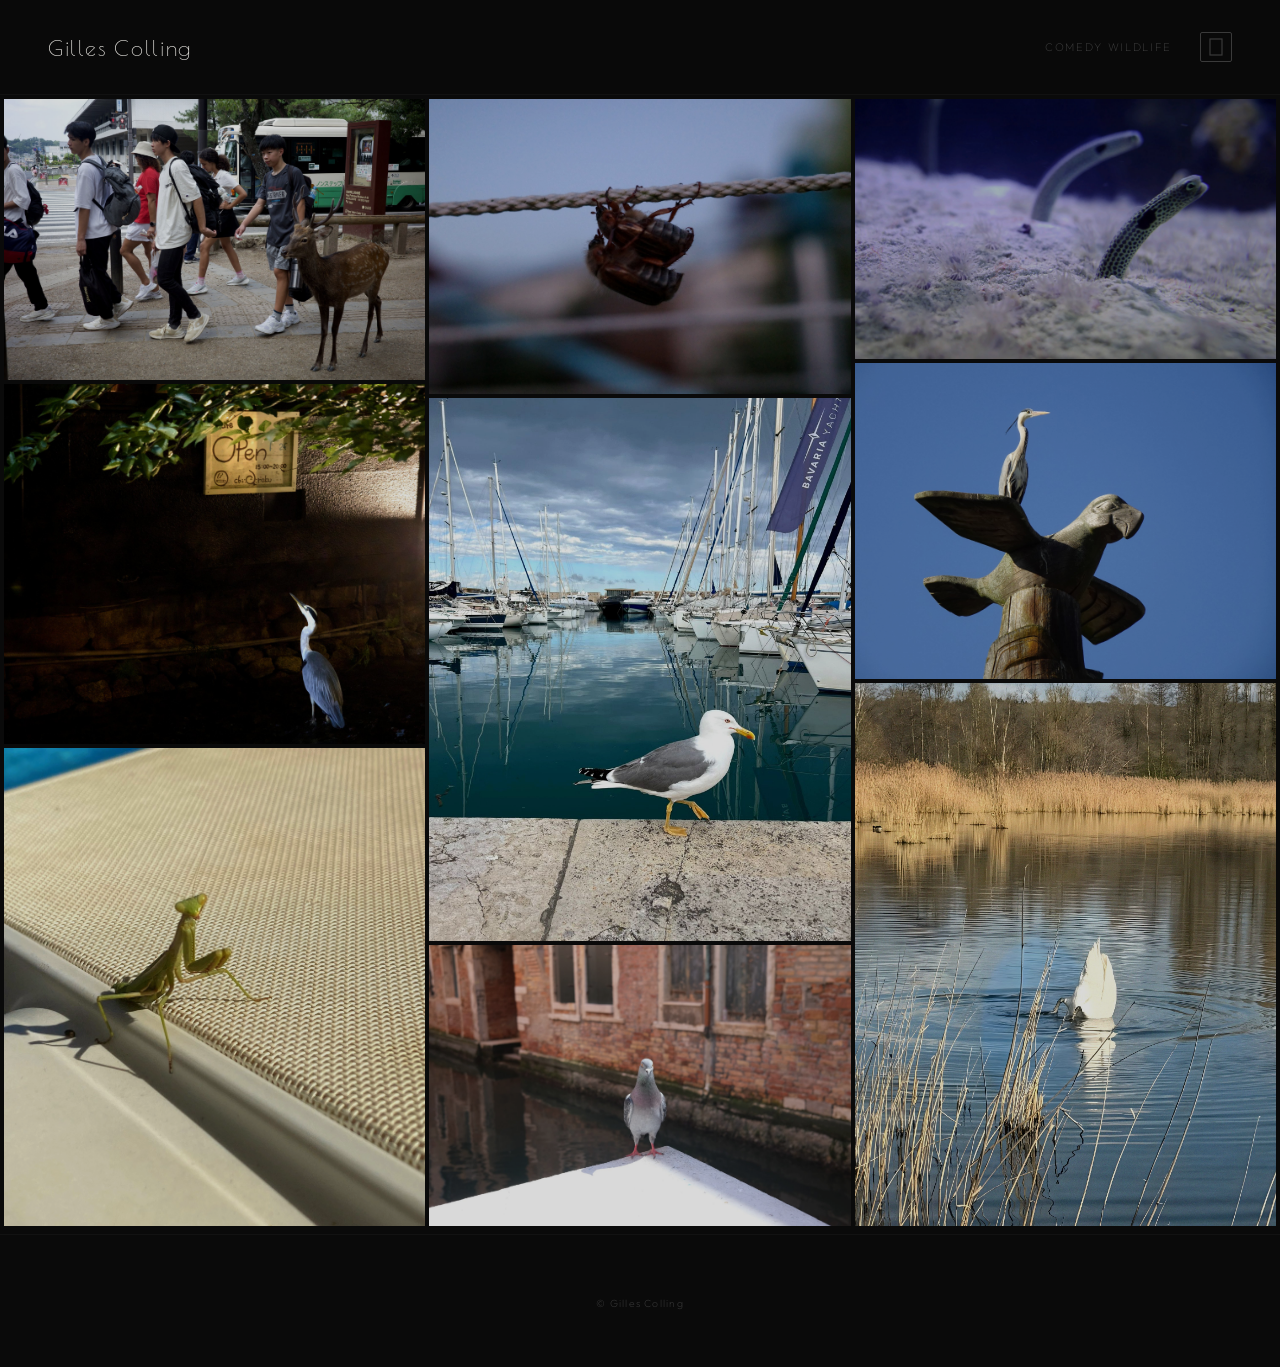
==== comedy-wildlife.html @ 1c5536c6 "Gallery v8: landing page + project page architecture, Poiret One wordmark - Split into landing page " ====
<!DOCTYPE html>
<html lang="en">
<head>
  <meta charset="UTF-8">
  <meta name="viewport" content="width=device-width, initial-scale=1.0">
  <title>Comedy Wildlife — Gilles Colling</title>
  <meta name="description" content="Comedy Wildlife photography by Gilles Colling.">
  <link rel="preconnect" href="https://fonts.googleapis.com">
  <link rel="preconnect" href="https://fonts.gstatic.com" crossorigin>
  <link href="https://fonts.googleapis.com/css2?family=Poiret+One&family=Outfit:wght@200;300&display=swap" rel="stylesheet">
  <link rel="stylesheet" href="style.css">
</head>
<body>

  <header class="header">
    <a class="wordmark" href="/">Gilles Colling</a>
    <div class="header-right">
      <span class="header-project">Comedy Wildlife</span>
      <button class="view-toggle" id="viewToggle" aria-label="Toggle view">
        <svg class="icon-grid" width="18" height="18" viewBox="0 0 18 18" fill="none" stroke="currentColor" stroke-width="1.2">
          <rect x="1" y="1" width="7" height="7"/><rect x="10" y="1" width="7" height="7"/>
          <rect x="1" y="10" width="7" height="7"/><rect x="10" y="10" width="7" height="7"/>
        </svg>
        <svg class="icon-col" width="18" height="18" viewBox="0 0 18 18" fill="none" stroke="currentColor" stroke-width="1.2">
          <rect x="3" y="1" width="12" height="16"/>
        </svg>
      </button>
    </div>
  </header>

  <!--
    Balanced column order (CSS columns fill top-to-bottom):
    Col 1: deer(0.666) + heron_open(0.856) + mantis(1.133) = 2.655
    Col 2: beetles(0.700) + seagull(1.290) + pigeon(0.666) = 2.656
    Col 3: eels(0.617) + heron_totem(0.750) + swan(1.289) = 2.656
  -->
  <main class="gallery" id="gallery">

    <!-- Col 1 -->
    <article class="gallery-item" data-title="The Commuter">
      <img src="photos/comedy-wildlife/deer_commute.jpg" alt="Deer walking with pedestrians at a crosswalk" loading="lazy">
      <figcaption class="col-caption">The Commuter</figcaption>
    </article>

    <article class="gallery-item" data-title="Open">
      <img src="photos/comedy-wildlife/heron_open_sign.jpg" alt="Heron standing under an Open sign" loading="lazy">
      <figcaption class="col-caption">Open</figcaption>
    </article>

    <article class="gallery-item" data-title="Poolside">
      <img src="photos/comedy-wildlife/mantis_lounger.jpg" alt="Praying mantis on a pool lounger" loading="lazy">
      <figcaption class="col-caption">Poolside</figcaption>
    </article>

    <!-- Col 2 -->
    <article class="gallery-item col-break" data-title="Beetles on the Line">
      <img src="photos/comedy-wildlife/beetles_clothesline.jpg" alt="Beetles hanging from a clothesline" loading="lazy">
      <figcaption class="col-caption">Beetles on the Line</figcaption>
    </article>

    <article class="gallery-item" data-title="Harbour Master">
      <img src="photos/comedy-wildlife/seagull_marina.jpg" alt="Seagull at a marina" loading="lazy">
      <figcaption class="col-caption">Harbour Master</figcaption>
    </article>

    <article class="gallery-item" data-title="The Venetian">
      <img src="photos/comedy-wildlife/pigeon_venice.jpg" alt="Pigeon standing on a ledge overlooking a Venice canal" loading="lazy">
      <figcaption class="col-caption">The Venetian</figcaption>
    </article>

    <!-- Col 3 -->
    <article class="gallery-item col-break" data-title="Peek">
      <img src="photos/comedy-wildlife/garden_eels_peek.jpg" alt="Garden eels peeking from the sand" loading="lazy">
      <figcaption class="col-caption">Peek</figcaption>
    </article>

    <article class="gallery-item" data-title="King of the Hill">
      <img src="photos/comedy-wildlife/heron_totem.jpg" alt="Heron perched on a wooden totem pole sculpture" loading="lazy">
      <figcaption class="col-caption">King of the Hill</figcaption>
    </article>

    <article class="gallery-item" data-title="Bottoms Up">
      <img src="photos/comedy-wildlife/swan_bottoms_up.jpg" alt="Swan diving head-first into a lake" loading="lazy">
      <figcaption class="col-caption">Bottoms Up</figcaption>
    </article>

  </main>

  <!-- Lightbox -->
  <div class="lightbox" id="lightbox">
    <span class="lightbox-counter"></span>
    <button class="lightbox-close" aria-label="Close">&times;</button>
    <button class="lightbox-nav lightbox-prev" aria-label="Previous">
      <svg width="32" height="32" viewBox="0 0 24 24" fill="none" stroke="currentColor" stroke-width="1.5"><path d="M15 18l-6-6 6-6"/></svg>
    </button>
    <button class="lightbox-nav lightbox-next" aria-label="Next">
      <svg width="32" height="32" viewBox="0 0 24 24" fill="none" stroke="currentColor" stroke-width="1.5"><path d="M9 18l6-6-6-6"/></svg>
    </button>
    <img class="lightbox-img" src="" alt="">
    <div class="lightbox-caption">
      <div class="lightbox-caption-title"></div>
    </div>
  </div>

  <footer class="footer">
    <span class="footer-text">&copy; Gilles Colling</span>
  </footer>

  <script src="gallery.js"></script>
</body>
</html>
---- style.css ----
/* ========================================
   Gilles Colling — Gallery v8
   CSS columns masonry, balanced order
   + column view toggle
   ======================================== */

@import url('https://fonts.googleapis.com/css2?family=Poiret+One&family=Outfit:wght@200;300&display=swap');

:root {
  --bg:          #0a0a0a;
  --text:        #999;
  --text-dim:    #3a3a3a;
  --text-bright: #e8e6e1;
  --wordmark:    'Poiret One', sans-serif;
  --sans:        'Outfit', 'Helvetica Neue', sans-serif;
  --ease:        cubic-bezier(0.22, 1, 0.36, 1);
  --gap:         4px;
}

*, *::before, *::after { margin: 0; padding: 0; box-sizing: border-box; }

html {
  font-size: 16px;
  scroll-behavior: smooth;
  -webkit-font-smoothing: antialiased;
}

body {
  background: var(--bg);
  color: var(--text);
  font-family: var(--sans);
  font-weight: 200;
  overflow-x: hidden;
}

/* ===== HEADER ===== */
.header {
  display: flex;
  align-items: center;
  justify-content: space-between;
  padding: 2rem clamp(1.5rem, 4vw, 3rem);
  position: sticky;
  top: 0;
  z-index: 100;
  background: rgba(10, 10, 10, 0.92);
  backdrop-filter: blur(24px) saturate(1.2);
  -webkit-backdrop-filter: blur(24px) saturate(1.2);
  border-bottom: 1px solid rgba(255, 255, 255, 0.03);
}

.wordmark {
  font-family: var(--wordmark);
  font-size: 1.35rem;
  color: var(--text-bright);
  text-decoration: none;
  letter-spacing: 0.08em;
}

.header-right {
  display: flex;
  align-items: center;
  gap: 1.8rem;
}

.header-project {
  font-family: var(--sans);
  font-weight: 200;
  font-size: 0.7rem;
  color: var(--text-dim);
  letter-spacing: 0.15em;
  text-transform: uppercase;
}

.view-toggle {
  background: none;
  border: 1px solid var(--text-dim);
  border-radius: 2px;
  padding: 5px 6px;
  cursor: pointer;
  color: var(--text-dim);
  display: flex;
  align-items: center;
  justify-content: center;
  transition: color 0.3s, border-color 0.3s;
  line-height: 0;
}

.view-toggle:hover {
  color: var(--text);
  border-color: var(--text);
}

/* Icon toggle */
.icon-col { display: none; }
.icon-grid { display: block; }

body.view-col .icon-col { display: none; }
body.view-col .icon-grid { display: block; }

body:not(.view-col) .icon-col { display: block; }
body:not(.view-col) .icon-grid { display: none; }


/* ===== GALLERY — CSS COLUMNS MASONRY ===== */
/*
  Image order in HTML is column-first (CSS columns fill top-to-bottom):
  Items 1-3 → Col 1: deer(0.666) + heron_open(0.856) + mantis(1.133) = 2.655
  Items 4-6 → Col 2: beetles(0.700) + seagull(1.290) + pigeon(0.666) = 2.656
  Items 7-9 → Col 3: eels(0.617) + heron_totem(0.750) + swan(1.289) = 2.656
*/

.gallery {
  columns: 3;
  column-gap: var(--gap);
  padding: var(--gap);
}

.gallery-item {
  break-inside: avoid;
  position: relative;
  overflow: hidden;
  cursor: pointer;
  display: block;
  margin-bottom: var(--gap);
  line-height: 0;
}

/* Force column breaks so items 4 and 7 start new columns */
.gallery-item.col-break {
  break-before: column;
}

.gallery-item img {
  display: block;
  width: 100%;
  height: auto;
  transition: transform 0.7s var(--ease), filter 0.5s var(--ease);
  filter: brightness(0.85);
}

.gallery-item:hover img {
  transform: scale(1.03);
  filter: brightness(1);
}

/* Title overlay on hover */
.gallery-item::after {
  content: attr(data-title);
  position: absolute;
  bottom: 0;
  left: 0;
  right: 0;
  padding: 1.5rem 1rem 1rem;
  background: linear-gradient(transparent, rgba(0, 0, 0, 0.7));
  font-family: var(--sans);
  font-weight: 200;
  font-size: 0.72rem;
  color: rgba(255, 255, 255, 0.8);
  letter-spacing: 0.1em;
  text-transform: uppercase;
  opacity: 0;
  transition: opacity 0.4s var(--ease);
  line-height: 1;
  pointer-events: none;
}

.gallery-item:hover::after {
  opacity: 1;
}

/* Column caption — hidden in grid mode */
.col-caption {
  display: none;
}

/* Scroll reveal */
.gallery-item {
  opacity: 0;
  transform: translateY(20px);
  transition: opacity 0.6s var(--ease), transform 0.6s var(--ease);
}

.gallery-item.visible {
  opacity: 1;
  transform: translateY(0);
}


/* ===== COLUMN MODE ===== */
body.view-col .gallery {
  columns: unset;
  display: block;
  max-width: 1000px;
  margin: 0 auto;
  padding: 2rem clamp(1.5rem, 5vw, 6rem);
}

body.view-col .gallery-item {
  margin-bottom: 6vh;
  overflow: visible;
}

body.view-col .gallery-item.col-break {
  break-before: auto;
}

body.view-col .gallery-item img {
  filter: brightness(0.92);
}

body.view-col .gallery-item:hover img {
  transform: none;
  filter: brightness(1);
}

body.view-col .gallery-item::after {
  display: none;
}

body.view-col .col-caption {
  display: block;
  font-family: var(--sans);
  font-weight: 200;
  font-size: 0.72rem;
  color: var(--text-dim);
  letter-spacing: 0.1em;
  text-transform: uppercase;
  margin-top: 1rem;
  text-align: right;
  line-height: 1.4;
  transition: color 0.4s;
}

body.view-col .gallery-item:hover .col-caption {
  color: var(--text);
}


/* ===== LIGHTBOX ===== */
.lightbox {
  position: fixed;
  inset: 0;
  z-index: 1000;
  background: rgba(0, 0, 0, 0.97);
  display: flex;
  align-items: center;
  justify-content: center;
  opacity: 0;
  pointer-events: none;
  transition: opacity 0.35s var(--ease);
}

.lightbox.open {
  opacity: 1;
  pointer-events: all;
}

.lightbox-img {
  max-width: 92vw;
  max-height: 85vh;
  object-fit: contain;
  transition: transform 0.4s var(--ease), opacity 0.3s;
  transform: scale(0.96);
  opacity: 0;
}

.lightbox.open .lightbox-img {
  transform: scale(1);
  opacity: 1;
}

.lightbox-close {
  position: absolute;
  top: 1.5rem;
  right: 2rem;
  background: none;
  border: none;
  color: var(--text-dim);
  font-size: 1.8rem;
  cursor: pointer;
  transition: color 0.3s;
  font-weight: 200;
  z-index: 2;
  line-height: 1;
}

.lightbox-close:hover { color: var(--text-bright); }

.lightbox-nav {
  position: absolute;
  top: 50%;
  transform: translateY(-50%);
  background: none;
  border: none;
  color: var(--text-dim);
  cursor: pointer;
  padding: 2rem;
  transition: color 0.3s;
  z-index: 2;
}

.lightbox-nav:hover { color: var(--text-bright); }

.lightbox-prev { left: 0.5rem; }
.lightbox-next { right: 0.5rem; }

.lightbox-counter {
  position: absolute;
  top: 1.8rem;
  left: 2rem;
  font-size: 0.7rem;
  color: var(--text-dim);
  letter-spacing: 0.1em;
  font-weight: 200;
}

.lightbox-caption {
  position: absolute;
  bottom: 2rem;
  left: 50%;
  transform: translateX(-50%);
  text-align: center;
  white-space: nowrap;
}

.lightbox-caption-title {
  font-family: var(--sans);
  font-weight: 200;
  font-size: 0.75rem;
  color: var(--text);
  letter-spacing: 0.1em;
  text-transform: uppercase;
}

/* ===== LANDING PAGE ===== */
.landing {
  min-height: 100vh;
  display: flex;
  flex-direction: column;
  align-items: center;
  justify-content: center;
  padding: 6rem 2rem 4rem;
}

.landing-intro {
  text-align: center;
  margin-bottom: 4rem;
}

.landing-name {
  font-family: var(--wordmark);
  font-weight: 400;
  font-size: clamp(2.5rem, 5vw, 4rem);
  color: var(--text-bright);
  letter-spacing: 0.08em;
  margin-bottom: 0.6rem;
}

.landing-sub {
  font-family: var(--sans);
  font-weight: 200;
  font-size: 0.75rem;
  color: var(--text-dim);
  letter-spacing: 0.2em;
  text-transform: uppercase;
}

.landing-feature {
  display: block;
  max-width: 720px;
  width: 100%;
  line-height: 0;
  overflow: hidden;
}

.landing-feature img {
  display: block;
  width: 100%;
  height: auto;
  filter: brightness(0.88);
  transition: filter 0.5s var(--ease), transform 0.7s var(--ease);
}

.landing-feature:hover img {
  filter: brightness(1);
  transform: scale(1.02);
}

.landing-project {
  display: flex;
  align-items: center;
  gap: 1.2rem;
  margin-top: 3rem;
  text-decoration: none;
  padding: 1rem 0;
  transition: color 0.3s;
}

.landing-project-name {
  font-family: var(--wordmark);
  font-size: 1.1rem;
  color: var(--text);
  letter-spacing: 0.06em;
}

.landing-project-count {
  font-family: var(--sans);
  font-weight: 200;
  font-size: 0.65rem;
  color: var(--text-dim);
  letter-spacing: 0.12em;
  text-transform: uppercase;
}

.landing-project-arrow {
  font-size: 1.2rem;
  color: var(--text-dim);
  transition: transform 0.3s var(--ease), color 0.3s;
}

.landing-project:hover .landing-project-name {
  color: var(--text-bright);
}

.landing-project:hover .landing-project-arrow {
  transform: translateX(4px);
  color: var(--text);
}


/* ===== FOOTER ===== */
.footer {
  padding: 3.5rem 0;
  text-align: center;
  border-top: 1px solid rgba(255, 255, 255, 0.03);
}

.footer-text {
  font-size: 0.65rem;
  color: var(--text-dim);
  letter-spacing: 0.12em;
  font-weight: 200;
}

/* ===== RESPONSIVE ===== */
@media (max-width: 768px) {
  .gallery { columns: 2; }
  .gallery-item.col-break { break-before: auto; }
  .header { padding: 1.5rem; }
  .wordmark { font-size: 1.1rem; }
  .header-project { display: none; }
}

@media (max-width: 480px) {
  .gallery { columns: 1; }
  .lightbox-nav { display: none; }
}
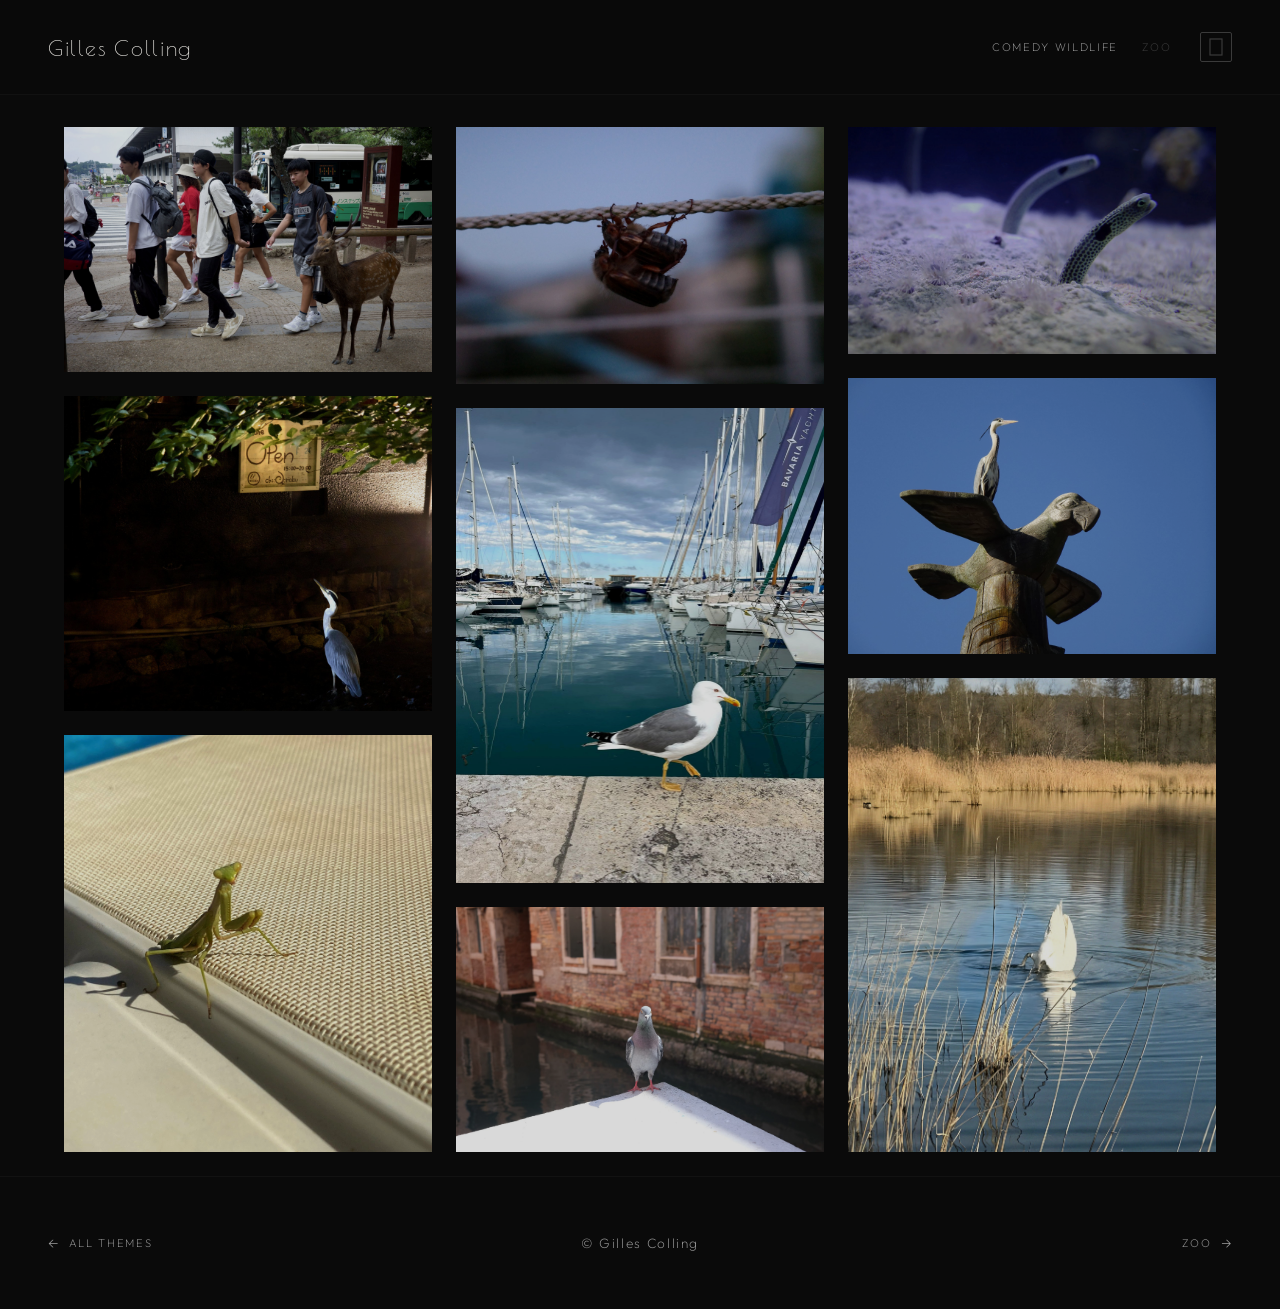
==== commit 9f79a895: "Viewport-fit landing, gallery spacing, hub page, readable footer - Landing page fits browser height " ====
--- a/comedy-wildlife.html
+++ b/comedy-wildlife.html
@@ -13,9 +13,12 @@
 <body>
 
   <header class="header">
-    <a class="wordmark" href="/">Gilles Colling</a>
+    <a class="wordmark" href="hub.html">Gilles Colling</a>
     <div class="header-right">
-      <span class="header-project">Comedy Wildlife</span>
+      <nav class="header-nav">
+        <span class="header-project active">Comedy Wildlife</span>
+        <a class="header-project" href="zoo.html">Zoo</a>
+      </nav>
       <button class="view-toggle" id="viewToggle" aria-label="Toggle view">
         <svg class="icon-grid" width="18" height="18" viewBox="0 0 18 18" fill="none" stroke="currentColor" stroke-width="1.2">
           <rect x="1" y="1" width="7" height="7"/><rect x="10" y="1" width="7" height="7"/>
@@ -103,7 +106,17 @@
   </div>
 
   <footer class="footer">
-    <span class="footer-text">&copy; Gilles Colling</span>
+    <nav class="footer-nav">
+      <a class="footer-nav-link" href="hub.html">
+        <span class="footer-nav-arrow">&larr;</span>
+        <span class="footer-nav-text">All Themes</span>
+      </a>
+      <span class="footer-text">&copy; Gilles Colling</span>
+      <a class="footer-nav-link" href="zoo.html">
+        <span class="footer-nav-text">Zoo</span>
+        <span class="footer-nav-arrow">&rarr;</span>
+      </a>
+    </nav>
   </footer>
 
   <script src="gallery.js"></script>
--- a/style.css
+++ b/style.css
@@ -62,6 +62,12 @@
   gap: 1.8rem;
 }
 
+.header-nav {
+  display: flex;
+  align-items: center;
+  gap: 1.5rem;
+}
+
 .header-project {
   font-family: var(--sans);
   font-weight: 200;
@@ -69,6 +75,16 @@
   color: var(--text-dim);
   letter-spacing: 0.15em;
   text-transform: uppercase;
+  text-decoration: none;
+  transition: color 0.3s;
+}
+
+a.header-project:hover {
+  color: var(--text);
+}
+
+.header-project.active {
+  color: var(--text);
 }
 
 .view-toggle {
@@ -111,8 +127,8 @@
 
 .gallery {
   columns: 3;
-  column-gap: var(--gap);
-  padding: var(--gap);
+  column-gap: 1.5rem;
+  padding: 2rem clamp(2rem, 5vw, 4rem) 0;
 }
 
 .gallery-item {
@@ -121,7 +137,7 @@
   overflow: hidden;
   cursor: pointer;
   display: block;
-  margin-bottom: var(--gap);
+  margin-bottom: 1.5rem;
   line-height: 0;
 }
 
@@ -333,18 +349,31 @@
 }
 
 /* ===== LANDING PAGE ===== */
+.page-landing { overflow: hidden; }
+
+.page-landing .footer {
+  position: fixed;
+  bottom: 0;
+  left: 0;
+  right: 0;
+  padding: 1.5rem;
+  border-top: none;
+}
+
 .landing {
-  min-height: 100vh;
+  height: 100vh;
   display: flex;
   flex-direction: column;
   align-items: center;
   justify-content: center;
-  padding: 6rem 2rem 4rem;
+  padding: 3rem 2rem 4rem;
+  gap: 0;
 }
 
 .landing-intro {
   text-align: center;
-  margin-bottom: 4rem;
+  margin-bottom: 2.5rem;
+  flex-shrink: 0;
 }
 
 .landing-name {
@@ -371,12 +400,15 @@
   width: 100%;
   line-height: 0;
   overflow: hidden;
+  flex: 1 1 0;
+  min-height: 0;
 }
 
 .landing-feature img {
   display: block;
   width: 100%;
-  height: auto;
+  height: 100%;
+  object-fit: contain;
   filter: brightness(0.88);
   transition: filter 0.5s var(--ease), transform 0.7s var(--ease);
 }
@@ -390,10 +422,11 @@
   display: flex;
   align-items: center;
   gap: 1.2rem;
-  margin-top: 3rem;
+  margin-top: 2rem;
   text-decoration: none;
   padding: 1rem 0;
   transition: color 0.3s;
+  flex-shrink: 0;
 }
 
 .landing-project-name {
@@ -428,18 +461,137 @@
 }
 
 
+/* ===== HUB PAGE ===== */
+.hub {
+  display: grid;
+  grid-template-columns: 1fr 1fr;
+  gap: 2rem;
+  max-width: 900px;
+  margin: 0 auto;
+  padding: 6rem clamp(2rem, 6vw, 5rem);
+  min-height: calc(100vh - 10rem);
+  align-content: center;
+}
+
+.hub-theme {
+  display: block;
+  text-decoration: none;
+  overflow: hidden;
+}
+
+.hub-theme-img {
+  overflow: hidden;
+  line-height: 0;
+}
+
+.hub-theme-img img {
+  display: block;
+  width: 100%;
+  aspect-ratio: 4 / 3;
+  object-fit: cover;
+  filter: brightness(0.82);
+  transition: filter 0.5s var(--ease), transform 0.7s var(--ease);
+}
+
+.hub-theme:hover .hub-theme-img img {
+  filter: brightness(1);
+  transform: scale(1.03);
+}
+
+.hub-theme-name {
+  display: block;
+  font-family: var(--wordmark);
+  font-size: 1.1rem;
+  color: var(--text);
+  letter-spacing: 0.06em;
+  padding: 1rem 0.8rem 0.3rem;
+  transition: color 0.3s;
+}
+
+.hub-theme-count {
+  display: block;
+  font-family: var(--sans);
+  font-weight: 200;
+  font-size: 0.65rem;
+  color: var(--text-dim);
+  letter-spacing: 0.12em;
+  text-transform: uppercase;
+  padding: 0 0.8rem 1rem;
+}
+
+.hub-theme:hover .hub-theme-name {
+  color: var(--text-bright);
+}
+
+@media (max-width: 480px) {
+  .hub { grid-template-columns: 1fr; }
+}
+
+
 /* ===== FOOTER ===== */
 .footer {
-  padding: 3.5rem 0;
+  padding: 3.5rem clamp(1.5rem, 4vw, 3rem);
   text-align: center;
   border-top: 1px solid rgba(255, 255, 255, 0.03);
 }
 
 .footer-text {
-  font-size: 0.65rem;
-  color: var(--text-dim);
+  font-size: 0.85rem;
+  color: var(--text);
   letter-spacing: 0.12em;
   font-weight: 200;
+}
+
+.footer-nav {
+  display: flex;
+  justify-content: space-between;
+  align-items: center;
+}
+
+.footer-nav .footer-text {
+  flex: 1;
+  text-align: center;
+}
+
+.footer-nav-link {
+  display: flex;
+  align-items: center;
+  gap: 0.6rem;
+  text-decoration: none;
+  flex: 1;
+}
+
+.footer-nav-link:last-child {
+  justify-content: flex-end;
+}
+
+.footer-nav-text {
+  font-family: var(--sans);
+  font-weight: 200;
+  font-size: 0.7rem;
+  color: var(--text);
+  letter-spacing: 0.15em;
+  text-transform: uppercase;
+  transition: color 0.3s;
+}
+
+.footer-nav-arrow {
+  font-size: 1rem;
+  color: var(--text);
+  transition: transform 0.3s var(--ease), color 0.3s;
+}
+
+.footer-nav-link:hover .footer-nav-text,
+.footer-nav-link:hover .footer-nav-arrow {
+  color: var(--text);
+}
+
+.footer-nav-link:first-child:hover .footer-nav-arrow {
+  transform: translateX(-4px);
+}
+
+.footer-nav-link:last-child:hover .footer-nav-arrow {
+  transform: translateX(4px);
 }
 
 /* ===== RESPONSIVE ===== */
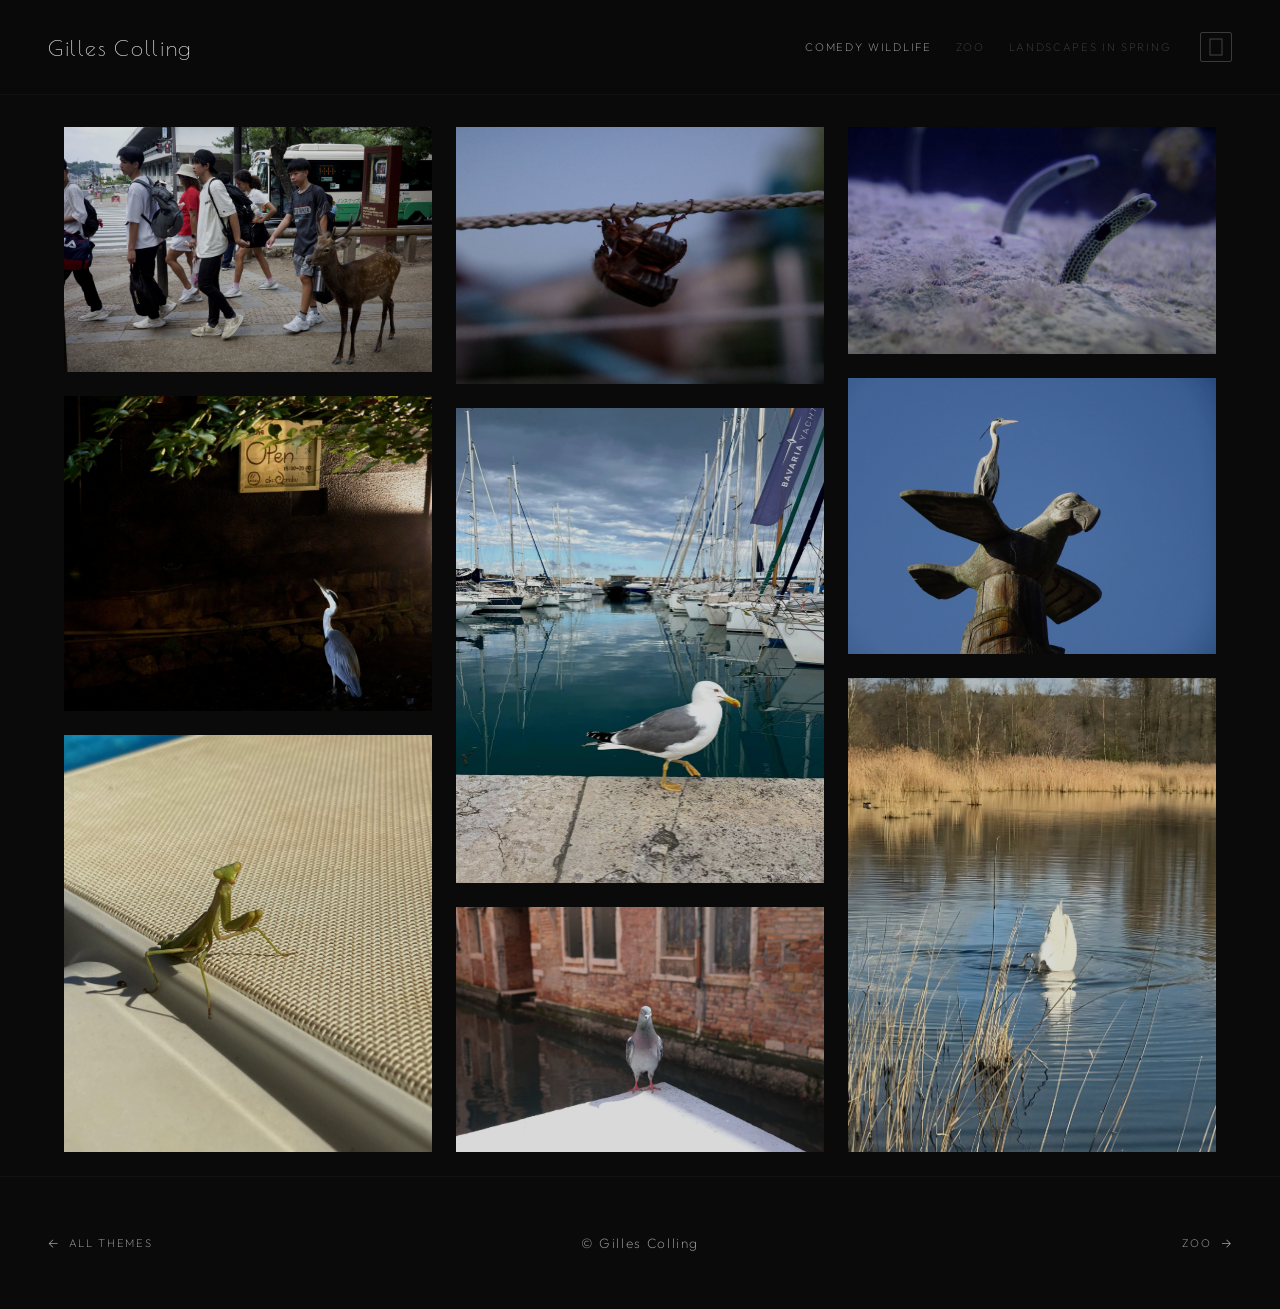
==== commit 303fa3bc: "Landscapes in Spring: lock 9-photo submission set - Finalize grading for chimney, crossing, grid, mo" ====
--- a/comedy-wildlife.html
+++ b/comedy-wildlife.html
@@ -18,6 +18,7 @@
       <nav class="header-nav">
         <span class="header-project active">Comedy Wildlife</span>
         <a class="header-project" href="zoo.html">Zoo</a>
+        <a class="header-project" href="landscapes-spring.html">Landscapes in Spring</a>
       </nav>
       <button class="view-toggle" id="viewToggle" aria-label="Toggle view">
         <svg class="icon-grid" width="18" height="18" viewBox="0 0 18 18" fill="none" stroke="currentColor" stroke-width="1.2">
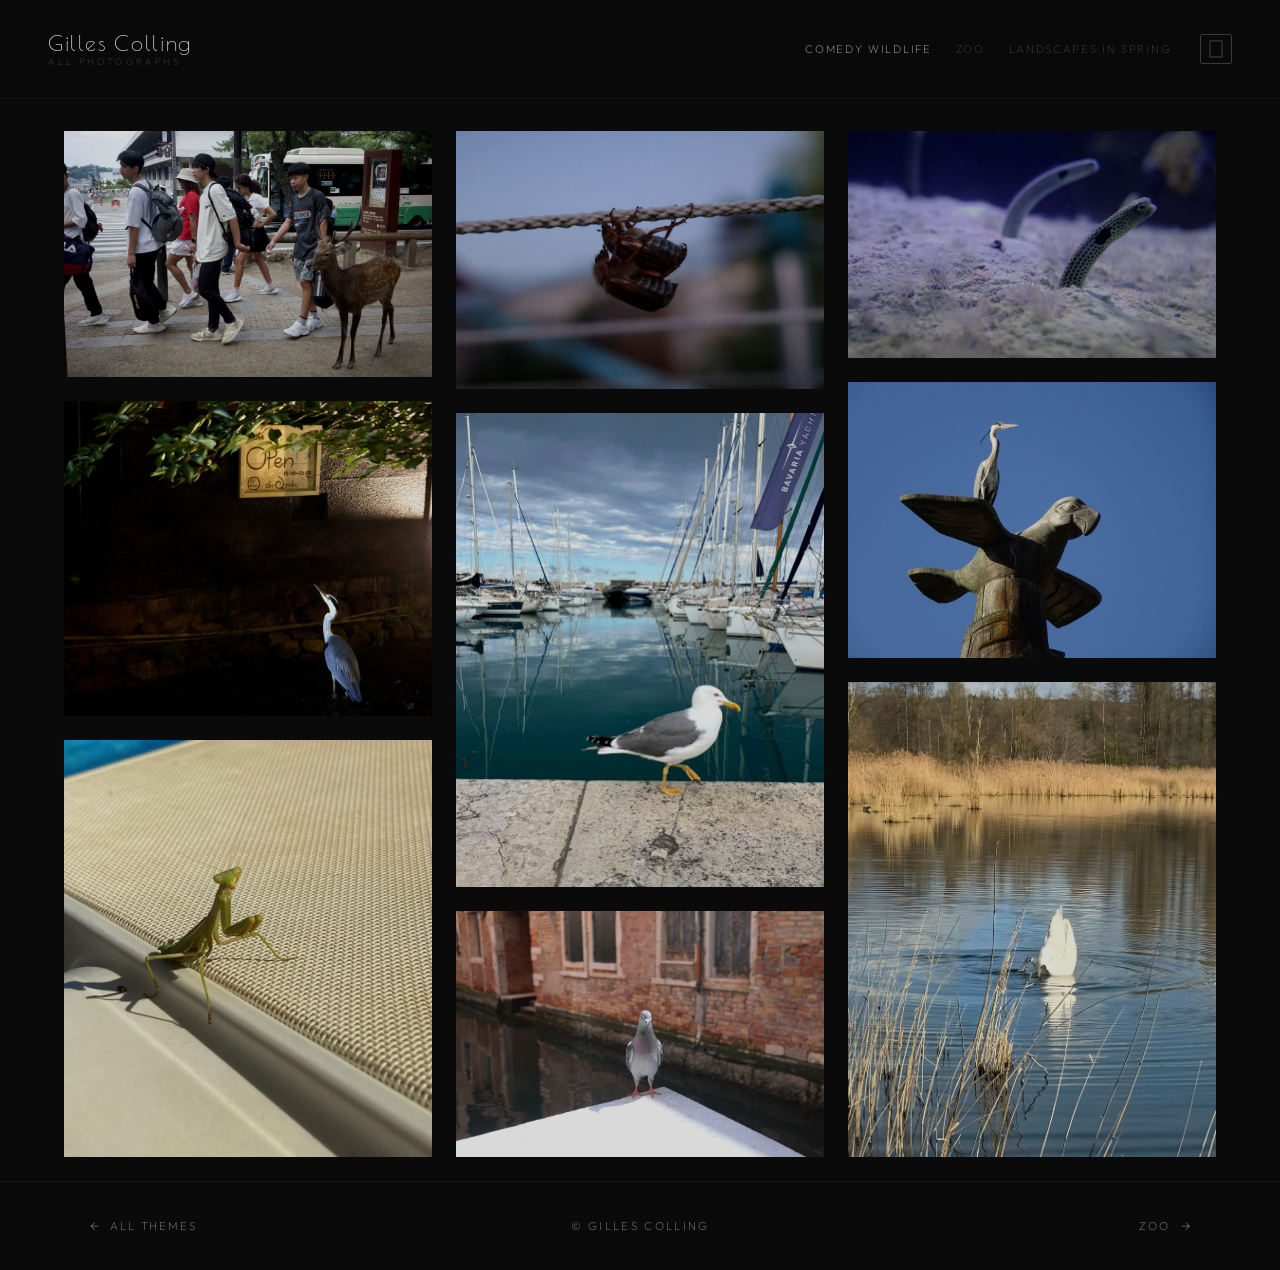
==== commit 881955f2: "Optimize zoo images, redesign hub/header/footer - Resize zoo photos to 3200px (retina) and add 1400p" ====
--- a/comedy-wildlife.html
+++ b/comedy-wildlife.html
@@ -13,7 +13,7 @@
 <body>
 
   <header class="header">
-    <a class="wordmark" href="hub.html">Gilles Colling</a>
+    <a class="wordmark" href="hub.html">Gilles Colling<span class="wordmark-sub">All Photographs</span></a>
     <div class="header-right">
       <nav class="header-nav">
         <span class="header-project active">Comedy Wildlife</span>
--- a/style.css
+++ b/style.css
@@ -49,12 +49,45 @@
 }
 
 .wordmark {
+  display: inline-flex;
+  flex-direction: column;
+  align-items: flex-start;
+  gap: 0.2rem;
   font-family: var(--wordmark);
   font-size: 1.35rem;
   color: var(--text-bright);
   text-decoration: none;
   letter-spacing: 0.08em;
-}
+  line-height: 1;
+}
+
+.wordmark-sub {
+  font-family: var(--sans);
+  font-weight: 200;
+  font-size: 0.6rem;
+  color: var(--text-dim);
+  letter-spacing: 0.3em;
+  text-transform: uppercase;
+  transition: color 0.3s;
+}
+
+.wordmark::before {
+  content: "\2190";  /* ← */
+  position: absolute;
+  margin-left: -1.2em;
+  opacity: 0;
+  transform: translateX(0.3em);
+  transition: opacity 0.3s, transform 0.3s;
+  color: var(--text-dim);
+  font-family: var(--sans);
+}
+
+.wordmark:hover::before {
+  opacity: 1;
+  transform: translateX(0);
+}
+
+.wordmark:hover .wordmark-sub { color: var(--text); }
 
 .header-right {
   display: flex;
@@ -462,14 +495,51 @@
 
 
 /* ===== HUB PAGE ===== */
+.page-hub .header { display: none; }
+
+.hub-masthead {
+  display: flex;
+  flex-direction: column;
+  align-items: center;
+  gap: 1.2rem;
+  padding: clamp(3.5rem, 9vh, 6rem) 1.5rem 2.5rem;
+  text-align: center;
+}
+
+.hub-wordmark {
+  font-family: var(--wordmark);
+  font-size: clamp(2.2rem, 5.5vw, 3.6rem);
+  color: var(--text-bright);
+  text-decoration: none;
+  letter-spacing: 0.12em;
+  line-height: 1;
+}
+
+.hub-rule {
+  display: block;
+  width: 3.5rem;
+  height: 1px;
+  background: var(--text-dim);
+  opacity: 0.6;
+}
+
+.hub-tagline {
+  font-family: var(--sans);
+  font-weight: 200;
+  font-size: 0.72rem;
+  color: var(--text-dim);
+  letter-spacing: 0.5em;
+  text-transform: uppercase;
+  padding-left: 0.5em; /* optical center for tracked caps */
+}
+
 .hub {
   display: grid;
   grid-template-columns: 1fr 1fr;
   gap: 2rem;
   max-width: 900px;
   margin: 0 auto;
-  padding: 6rem clamp(2rem, 6vw, 5rem);
-  min-height: calc(100vh - 10rem);
+  padding: 2rem clamp(2rem, 6vw, 5rem) 6rem;
   align-content: center;
 }
 
@@ -530,68 +600,71 @@
 
 /* ===== FOOTER ===== */
 .footer {
-  padding: 3.5rem clamp(1.5rem, 4vw, 3rem);
+  padding: 2.2rem clamp(1.5rem, 4vw, 3rem);
+  border-top: 1px solid rgba(255, 255, 255, 0.06);
+}
+
+.footer-text {
+  font-family: var(--sans);
+  font-weight: 200;
+  font-size: 0.72rem;
+  color: #777;
+  letter-spacing: 0.2em;
+  text-transform: uppercase;
+}
+
+.footer-nav {
+  display: grid;
+  grid-template-columns: 1fr auto 1fr;
+  align-items: center;
+  gap: 1.5rem;
+  max-width: 1100px;
+  margin: 0 auto;
+}
+
+.footer-nav .footer-text {
   text-align: center;
-  border-top: 1px solid rgba(255, 255, 255, 0.03);
-}
-
-.footer-text {
-  font-size: 0.85rem;
-  color: var(--text);
-  letter-spacing: 0.12em;
-  font-weight: 200;
-}
-
-.footer-nav {
-  display: flex;
-  justify-content: space-between;
-  align-items: center;
-}
-
-.footer-nav .footer-text {
-  flex: 1;
-  text-align: center;
+  white-space: nowrap;
 }
 
 .footer-nav-link {
-  display: flex;
-  align-items: center;
-  gap: 0.6rem;
+  display: inline-flex;
+  align-items: center;
+  gap: 0.7rem;
   text-decoration: none;
-  flex: 1;
+  color: #777;
+  transition: color 0.3s;
 }
 
 .footer-nav-link:last-child {
-  justify-content: flex-end;
+  justify-self: end;
 }
 
 .footer-nav-text {
   font-family: var(--sans);
   font-weight: 200;
-  font-size: 0.7rem;
-  color: var(--text);
-  letter-spacing: 0.15em;
-  text-transform: uppercase;
-  transition: color 0.3s;
+  font-size: 0.72rem;
+  letter-spacing: 0.16em;
+  text-transform: uppercase;
+  color: inherit;
 }
 
 .footer-nav-arrow {
-  font-size: 1rem;
-  color: var(--text);
-  transition: transform 0.3s var(--ease), color 0.3s;
-}
-
-.footer-nav-link:hover .footer-nav-text,
-.footer-nav-link:hover .footer-nav-arrow {
-  color: var(--text);
-}
-
-.footer-nav-link:first-child:hover .footer-nav-arrow {
-  transform: translateX(-4px);
-}
-
-.footer-nav-link:last-child:hover .footer-nav-arrow {
-  transform: translateX(4px);
+  font-size: 0.9rem;
+  color: inherit;
+  transition: transform 0.3s var(--ease);
+  display: inline-block;
+}
+
+.footer-nav-link:hover { color: var(--text-bright); }
+
+.footer-nav-link:first-child:hover .footer-nav-arrow { transform: translateX(-4px); }
+.footer-nav-link:last-child:hover  .footer-nav-arrow { transform: translateX(4px); }
+
+@media (max-width: 560px) {
+  .footer-nav { grid-template-columns: 1fr 1fr; gap: 0.8rem 1rem; }
+  .footer-nav .footer-text { grid-column: 1 / -1; order: 2; }
+  .footer-nav-link:last-child { justify-self: end; }
 }
 
 /* ===== RESPONSIVE ===== */
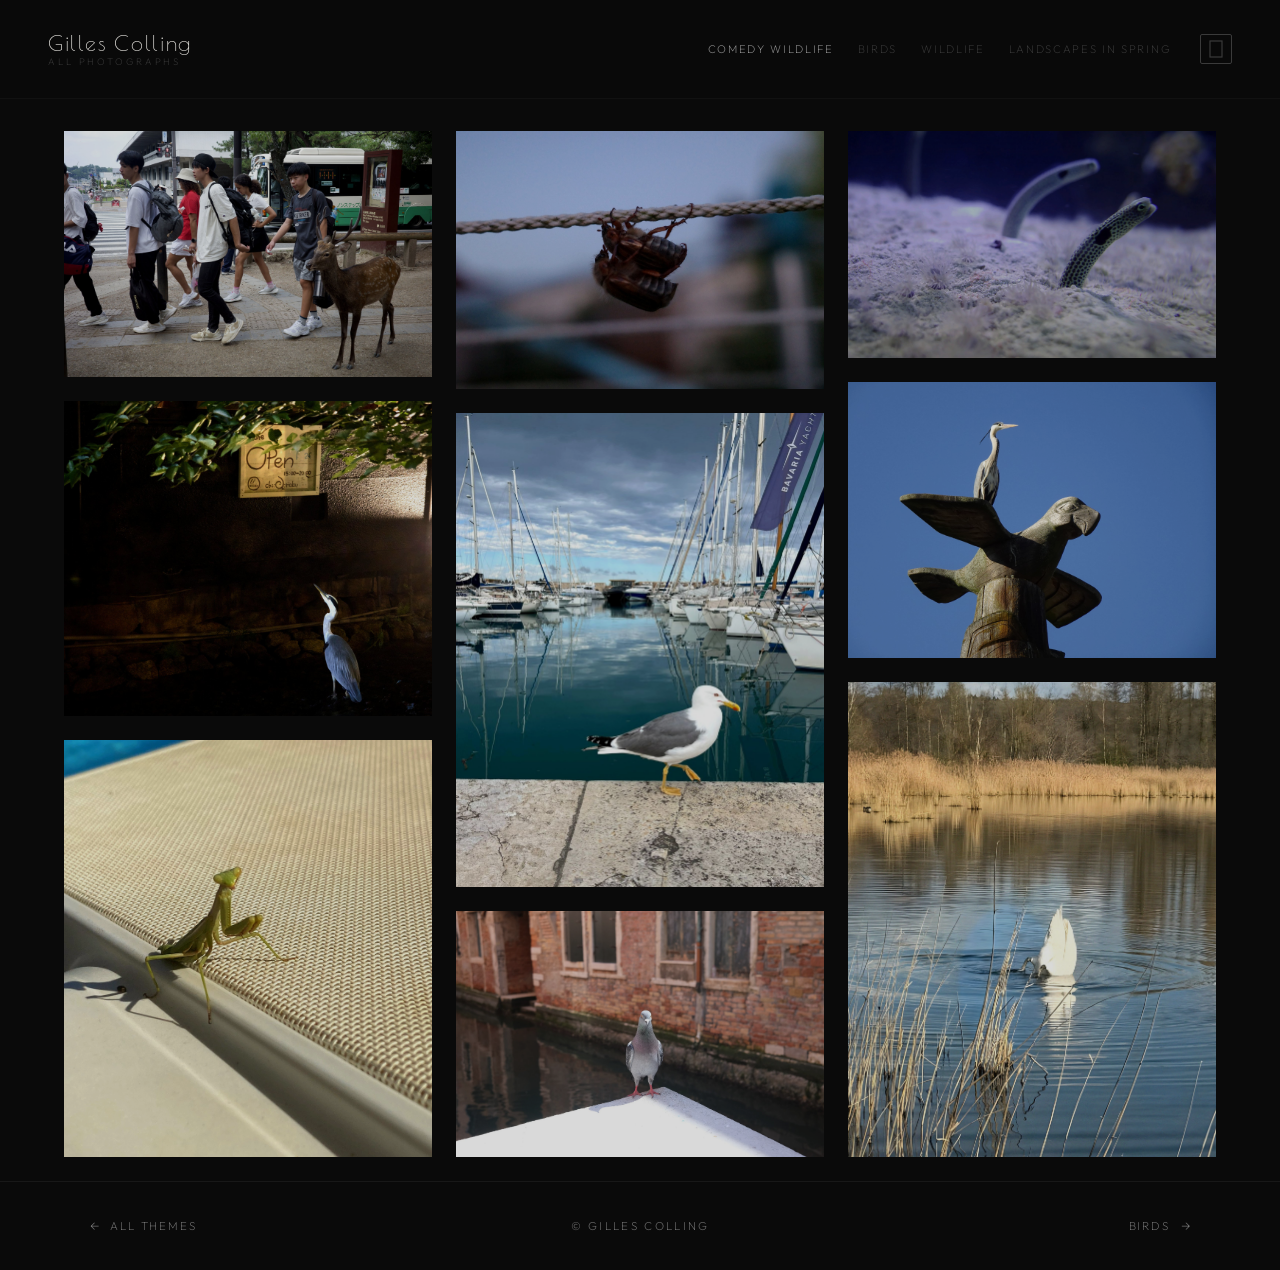
==== commit 46121b23: "Split Zoo into Birds + Wildlife, expand Birds category - Replace zoo.html with birds.html (20 specie" ====
--- a/comedy-wildlife.html
+++ b/comedy-wildlife.html
@@ -17,7 +17,8 @@
     <div class="header-right">
       <nav class="header-nav">
         <span class="header-project active">Comedy Wildlife</span>
-        <a class="header-project" href="zoo.html">Zoo</a>
+        <a class="header-project" href="birds.html">Birds</a>
+        <a class="header-project" href="wildlife.html">Wildlife</a>
         <a class="header-project" href="landscapes-spring.html">Landscapes in Spring</a>
       </nav>
       <button class="view-toggle" id="viewToggle" aria-label="Toggle view">
@@ -113,8 +114,8 @@
         <span class="footer-nav-text">All Themes</span>
       </a>
       <span class="footer-text">&copy; Gilles Colling</span>
-      <a class="footer-nav-link" href="zoo.html">
-        <span class="footer-nav-text">Zoo</span>
+      <a class="footer-nav-link" href="birds.html">
+        <span class="footer-nav-text">Birds</span>
         <span class="footer-nav-arrow">&rarr;</span>
       </a>
     </nav>
--- a/style.css
+++ b/style.css
@@ -150,6 +150,22 @@
 body:not(.view-col) .icon-grid { display: none; }
 
 
+/* 2-column layout for sparse galleries (e.g. Birds with 2 subjects) */
+.gallery-pair {
+  columns: 2;
+  max-width: 900px;
+  margin: 0 auto;
+}
+
+/* Birds page: masonry with cropped square covers (+ one 1:2 tall) — clean bottom */
+.page-birds .gallery {
+  padding: 2rem clamp(1.5rem, 4vw, 3rem) 3rem;
+  column-gap: 1.25rem;
+}
+.page-birds .gallery-item {
+  margin-bottom: 1.25rem;
+}
+
 /* ===== GALLERY — CSS COLUMNS MASONRY ===== */
 /*
   Image order in HTML is column-first (CSS columns fill top-to-bottom):
